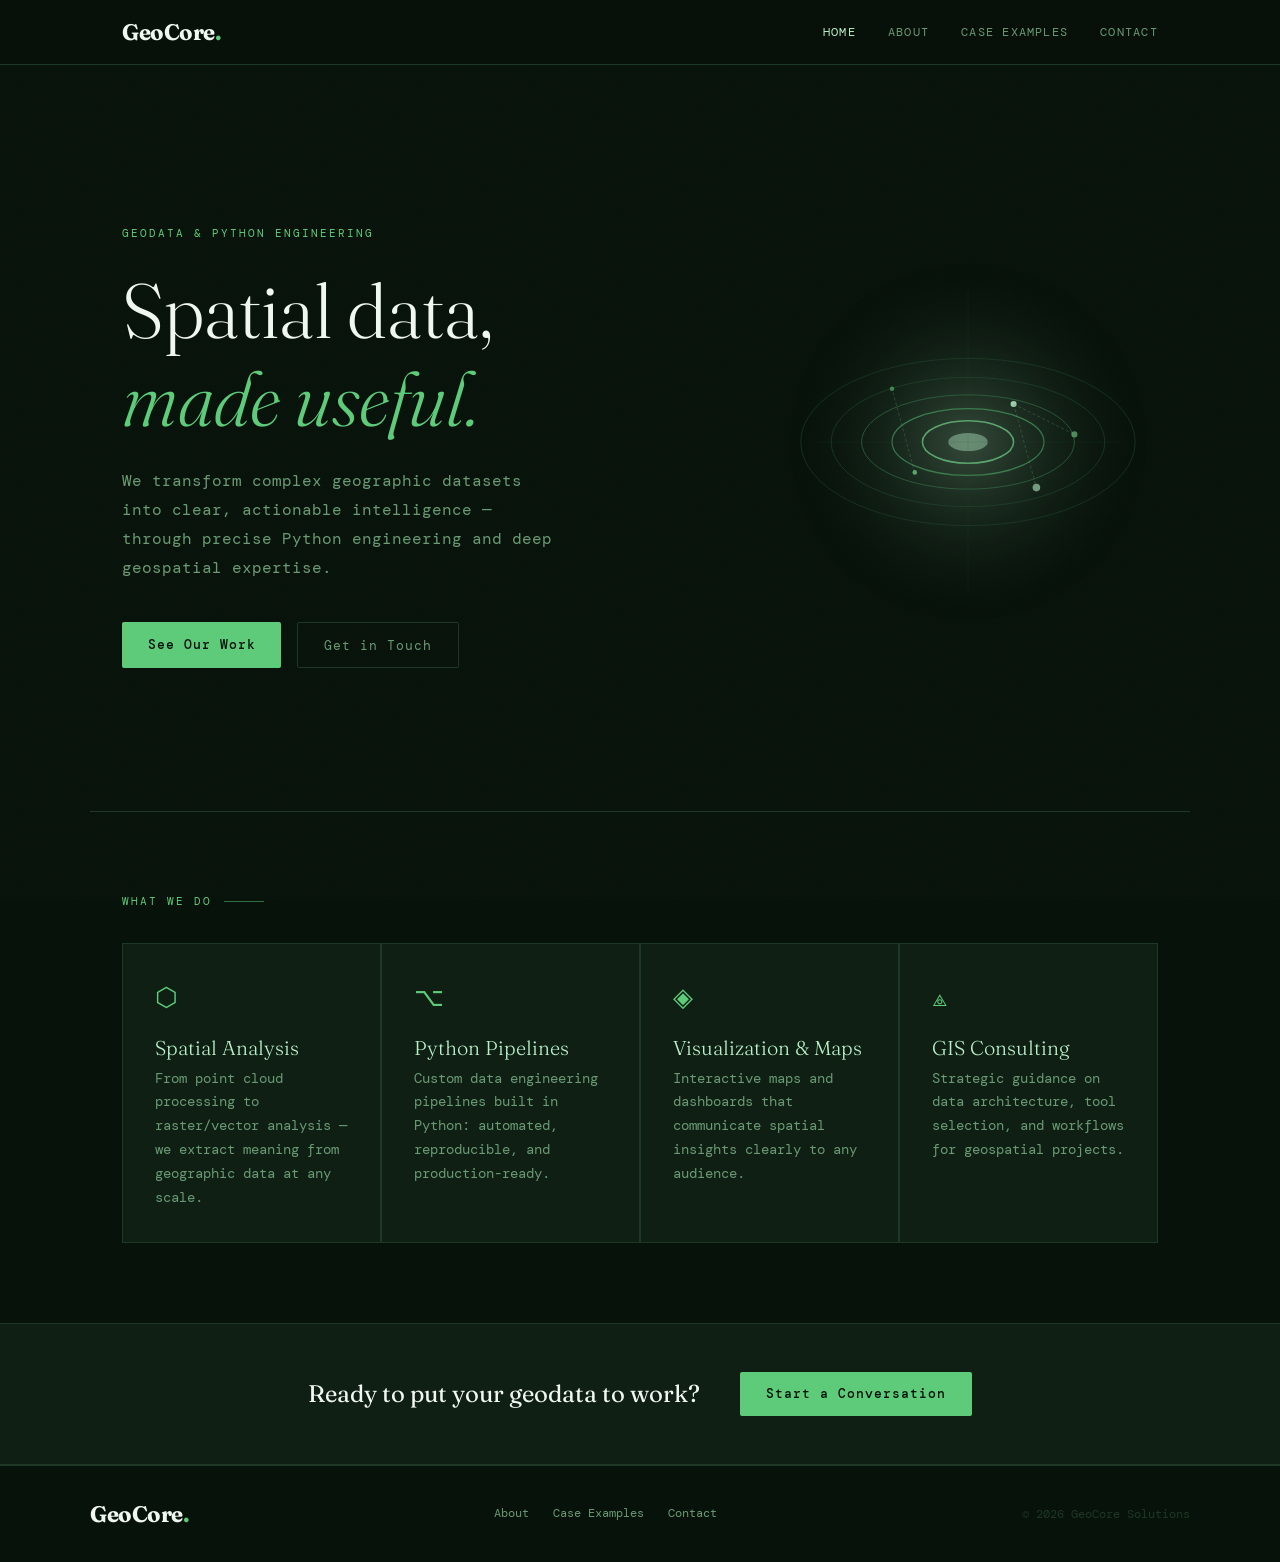
==== index.html @ a5994052 "Add files via upload" ====
<!DOCTYPE html>
<html lang="en">
<head>
  <meta charset="UTF-8" />
  <meta name="viewport" content="width=device-width, initial-scale=1.0"/>
  <title>GeoCore Solutions — Spatial Intelligence & Python Engineering</title>
  <link rel="preconnect" href="https://fonts.googleapis.com">
  <link href="https://fonts.googleapis.com/css2?family=DM+Mono:wght@400;500&family=Fraunces:ital,opsz,wght@0,9..144,300;0,9..144,700;1,9..144,300&display=swap" rel="stylesheet">
  <link rel="stylesheet" href="style.css" />
</head>
<body>

  <header>
    <nav class="navbar">
      <a href="index.html" class="logo">GeoCore<span>.</span></a>
      <ul class="nav-links">
        <li><a href="index.html" class="active">Home</a></li>
        <li><a href="about.html">About</a></li>
        <li><a href="cases.html">Case Examples</a></li>
        <li><a href="contact.html">Contact</a></li>
      </ul>
    </nav>
  </header>

  <main>

    <section class="hero">
      <div class="hero-grid">
        <div class="hero-label">Geodata & Python Engineering</div>
        <h1 class="hero-title">Spatial data,<br><em>made useful.</em></h1>
        <p class="hero-sub">We transform complex geographic datasets into clear, actionable intelligence — through precise Python engineering and deep geospatial expertise.</p>
        <div class="hero-cta">
          <a href="cases.html" class="btn-primary">See Our Work</a>
          <a href="contact.html" class="btn-ghost">Get in Touch</a>
        </div>
      </div>
      <div class="hero-visual" aria-hidden="true">
        <svg viewBox="0 0 500 500" xmlns="http://www.w3.org/2000/svg">
          <defs>
            <radialGradient id="glow" cx="50%" cy="50%" r="50%">
              <stop offset="0%" stop-color="#b8f0c8" stop-opacity="0.3"/>
              <stop offset="100%" stop-color="#0a1a10" stop-opacity="0"/>
            </radialGradient>
          </defs>
          <circle cx="250" cy="250" r="240" fill="url(#glow)"/>
          <!-- Contour lines -->
          <ellipse cx="250" cy="250" rx="220" ry="110" fill="none" stroke="#2a5c3a" stroke-width="1" opacity="0.6"/>
          <ellipse cx="250" cy="250" rx="180" ry="85" fill="none" stroke="#2a5c3a" stroke-width="1" opacity="0.7"/>
          <ellipse cx="250" cy="250" rx="140" ry="62" fill="none" stroke="#3a7a4e" stroke-width="1.2" opacity="0.8"/>
          <ellipse cx="250" cy="250" rx="100" ry="44" fill="none" stroke="#4a9a62" stroke-width="1.5" opacity="0.9"/>
          <ellipse cx="250" cy="250" rx="60" ry="28" fill="none" stroke="#6abf80" stroke-width="2"/>
          <ellipse cx="250" cy="250" rx="26" ry="12" fill="#b8f0c8" opacity="0.5"/>
          <!-- Grid overlay -->
          <line x1="50" y1="250" x2="450" y2="250" stroke="#2a5c3a" stroke-width="0.5" opacity="0.4"/>
          <line x1="250" y1="50" x2="250" y2="450" stroke="#2a5c3a" stroke-width="0.5" opacity="0.4"/>
          <!-- Data points -->
          <circle cx="310" cy="200" r="4" fill="#b8f0c8"/>
          <circle cx="180" cy="290" r="3" fill="#6abf80"/>
          <circle cx="340" cy="310" r="5" fill="#b8f0c8" opacity="0.7"/>
          <circle cx="150" cy="180" r="3" fill="#4a9a62"/>
          <circle cx="390" cy="240" r="4" fill="#6abf80" opacity="0.8"/>
          <!-- Connection lines -->
          <line x1="310" y1="200" x2="340" y2="310" stroke="#6abf80" stroke-width="0.8" opacity="0.5" stroke-dasharray="4,3"/>
          <line x1="310" y1="200" x2="390" y2="240" stroke="#6abf80" stroke-width="0.8" opacity="0.5" stroke-dasharray="4,3"/>
          <line x1="180" y1="290" x2="150" y2="180" stroke="#6abf80" stroke-width="0.8" opacity="0.5" stroke-dasharray="4,3"/>
        </svg>
      </div>
    </section>

    <section class="services">
      <div class="section-label">What We Do</div>
      <div class="services-grid">
        <div class="service-card">
          <div class="service-icon">⬡</div>
          <h3>Spatial Analysis</h3>
          <p>From point cloud processing to raster/vector analysis — we extract meaning from geographic data at any scale.</p>
        </div>
        <div class="service-card">
          <div class="service-icon">⌥</div>
          <h3>Python Pipelines</h3>
          <p>Custom data engineering pipelines built in Python: automated, reproducible, and production-ready.</p>
        </div>
        <div class="service-card">
          <div class="service-icon">◈</div>
          <h3>Visualization & Maps</h3>
          <p>Interactive maps and dashboards that communicate spatial insights clearly to any audience.</p>
        </div>
        <div class="service-card">
          <div class="service-icon">⟁</div>
          <h3>GIS Consulting</h3>
          <p>Strategic guidance on data architecture, tool selection, and workflows for geospatial projects.</p>
        </div>
      </div>
    </section>

    <section class="cta-strip">
      <p>Ready to put your geodata to work?</p>
      <a href="contact.html" class="btn-primary">Start a Conversation</a>
    </section>

  </main>

  <footer>
    <div class="footer-inner">
      <span class="logo">GeoCore<span>.</span></span>
      <nav class="footer-nav">
        <a href="about.html">About</a>
        <a href="cases.html">Case Examples</a>
        <a href="contact.html">Contact</a>
      </nav>
      <span class="footer-copy">© 2026 GeoCore Solutions</span>
    </div>
  </footer>

</body>
</html>
---- style.css ----
/* ─── Reset & Base ─────────────────────────────────── */
*, *::before, *::after { box-sizing: border-box; margin: 0; padding: 0; }

:root {
  --bg:        #07120a;
  --surface:   #0f1f14;
  --border:    #1e3826;
  --text:      #d6edd9;
  --muted:     #6a9a74;
  --accent:    #b8f0c8;
  --accent2:   #5dcb7a;
  --white:     #f0f7f1;

  --font-display: 'Fraunces', Georgia, serif;
  --font-mono:    'DM Mono', 'Courier New', monospace;

  --max-w: 1100px;
  --nav-h: 64px;
}

html { scroll-behavior: smooth; }

body {
  background: var(--bg);
  color: var(--text);
  font-family: var(--font-mono);
  font-size: 15px;
  line-height: 1.7;
  min-height: 100vh;
  display: flex;
  flex-direction: column;
}

/* ─── Noise texture overlay ────────────────────────── */
body::before {
  content: '';
  position: fixed;
  inset: 0;
  background-image: url("data:image/svg+xml,%3Csvg xmlns='http://www.w3.org/2000/svg' width='200' height='200'%3E%3Cfilter id='n'%3E%3CfeTurbulence type='fractalNoise' baseFrequency='0.75' numOctaves='4' stitchTiles='stitch'/%3E%3C/filter%3E%3Crect width='200' height='200' filter='url(%23n)' opacity='0.04'/%3E%3C/svg%3E");
  pointer-events: none;
  z-index: 0;
  opacity: 0.6;
}

main { flex: 1; position: relative; z-index: 1; }

/* ─── Typography ───────────────────────────────────── */
h1, h2, h3 { font-family: var(--font-display); font-weight: 300; line-height: 1.15; }
h1 { font-size: clamp(2.6rem, 6vw, 4.8rem); color: var(--white); }
h2 { font-size: clamp(1.8rem, 3.5vw, 2.8rem); color: var(--white); }
h3 { font-size: 1.25rem; color: var(--accent); margin-bottom: 0.5rem; }
em { font-style: italic; color: var(--accent2); }
p  { color: var(--muted); max-width: 60ch; }
a  { color: var(--accent2); text-decoration: none; transition: color 0.2s; }
a:hover { color: var(--accent); }

/* ─── Section label ────────────────────────────────── */
.section-label {
  font-size: 0.7rem;
  letter-spacing: 0.18em;
  text-transform: uppercase;
  color: var(--accent2);
  margin-bottom: 2rem;
  display: flex;
  align-items: center;
  gap: 0.75rem;
}
.section-label::after {
  content: '';
  display: block;
  width: 40px;
  height: 1px;
  background: var(--accent2);
  opacity: 0.5;
}

/* ─── Navbar ───────────────────────────────────────── */
header {
  position: sticky;
  top: 0;
  z-index: 100;
  border-bottom: 1px solid var(--border);
  background: rgba(7, 18, 10, 0.88);
  backdrop-filter: blur(12px);
  -webkit-backdrop-filter: blur(12px);
}

.navbar {
  max-width: var(--max-w);
  margin: 0 auto;
  padding: 0 2rem;
  height: var(--nav-h);
  display: flex;
  align-items: center;
  justify-content: space-between;
}

.logo {
  font-family: var(--font-display);
  font-size: 1.4rem;
  font-weight: 700;
  color: var(--white);
  letter-spacing: -0.02em;
}
.logo span { color: var(--accent2); }

.nav-links {
  list-style: none;
  display: flex;
  gap: 2rem;
}
.nav-links a {
  font-size: 0.78rem;
  letter-spacing: 0.1em;
  text-transform: uppercase;
  color: var(--muted);
  transition: color 0.2s;
}
.nav-links a:hover,
.nav-links a.active { color: var(--accent); }

/* ─── Buttons ──────────────────────────────────────── */
.btn-primary {
  display: inline-block;
  padding: 0.7rem 1.6rem;
  background: var(--accent2);
  color: #07120a;
  font-family: var(--font-mono);
  font-size: 0.8rem;
  letter-spacing: 0.08em;
  font-weight: 500;
  border-radius: 2px;
  transition: background 0.2s, transform 0.15s;
}
.btn-primary:hover { background: var(--accent); color: #07120a; transform: translateY(-1px); }

.btn-ghost {
  display: inline-block;
  padding: 0.7rem 1.6rem;
  border: 1px solid var(--border);
  color: var(--muted);
  font-family: var(--font-mono);
  font-size: 0.8rem;
  letter-spacing: 0.08em;
  border-radius: 2px;
  transition: border-color 0.2s, color 0.2s;
}
.btn-ghost:hover { border-color: var(--accent2); color: var(--accent); }

/* ─── Hero ─────────────────────────────────────────── */
.hero {
  max-width: var(--max-w);
  margin: 0 auto;
  padding: 5rem 2rem 4rem;
  display: grid;
  grid-template-columns: 1fr 380px;
  gap: 3rem;
  align-items: center;
  min-height: calc(90vh - var(--nav-h));
}

.hero-label {
  font-size: 0.7rem;
  letter-spacing: 0.18em;
  text-transform: uppercase;
  color: var(--accent2);
  margin-bottom: 1.5rem;
}

.hero-title { margin-bottom: 1.5rem; }

.hero-sub {
  font-size: 1rem;
  line-height: 1.8;
  margin-bottom: 2.5rem;
  max-width: 44ch;
}

.hero-cta { display: flex; gap: 1rem; flex-wrap: wrap; }

.hero-visual {
  animation: float 6s ease-in-out infinite;
  opacity: 0.85;
}
.hero-visual svg { width: 100%; height: auto; }

@keyframes float {
  0%, 100% { transform: translateY(0); }
  50%       { transform: translateY(-12px); }
}

/* ─── Services ─────────────────────────────────────── */
.services {
  max-width: var(--max-w);
  margin: 0 auto;
  padding: 5rem 2rem;
  border-top: 1px solid var(--border);
}

.services-grid {
  display: grid;
  grid-template-columns: repeat(auto-fit, minmax(220px, 1fr));
  gap: 1.5px;
  background: var(--border);
  border: 1px solid var(--border);
}

.service-card {
  background: var(--surface);
  padding: 2rem;
  transition: background 0.2s;
}
.service-card:hover { background: #122019; }

.service-icon {
  font-size: 1.6rem;
  color: var(--accent2);
  margin-bottom: 1rem;
  display: block;
}

.service-card p { font-size: 0.88rem; color: var(--muted); max-width: none; }

/* ─── CTA Strip ────────────────────────────────────── */
.cta-strip {
  border-top: 1px solid var(--border);
  border-bottom: 1px solid var(--border);
  background: var(--surface);
  padding: 3rem 2rem;
  display: flex;
  align-items: center;
  justify-content: center;
  gap: 2.5rem;
  flex-wrap: wrap;
}

.cta-strip p {
  font-family: var(--font-display);
  font-size: 1.5rem;
  color: var(--white);
  max-width: none;
}

/* ─── Page Header (inner pages) ────────────────────── */
.page-header {
  max-width: var(--max-w);
  margin: 0 auto;
  padding: 4rem 2rem 2rem;
  border-bottom: 1px solid var(--border);
}
.page-header h1 { font-size: clamp(2rem, 5vw, 3.5rem); margin-bottom: 1rem; }
.page-header p  { font-size: 1rem; max-width: 52ch; }

/* ─── Page Content ─────────────────────────────────── */
.page-content {
  max-width: var(--max-w);
  margin: 0 auto;
  padding: 4rem 2rem;
}

/* ─── About page ───────────────────────────────────── */
.about-grid {
  display: grid;
  grid-template-columns: 1fr 1fr;
  gap: 4rem;
  align-items: start;
}

.about-grid p { margin-bottom: 1.2rem; }

.skills-list {
  list-style: none;
  display: flex;
  flex-direction: column;
  gap: 0.6rem;
}
.skills-list li {
  font-size: 0.85rem;
  padding: 0.6rem 1rem;
  background: var(--surface);
  border-left: 2px solid var(--accent2);
  color: var(--text);
}

/* ─── Cases page ───────────────────────────────────── */
.cases-grid {
  display: flex;
  flex-direction: column;
  gap: 2px;
  background: var(--border);
  border: 1px solid var(--border);
}

.case-card {
  background: var(--surface);
  padding: 2.5rem;
  display: grid;
  grid-template-columns: 80px 1fr;
  gap: 2rem;
  align-items: start;
  transition: background 0.2s;
}
.case-card:hover { background: #122019; }

.case-number {
  font-family: var(--font-display);
  font-size: 3rem;
  color: var(--border);
  line-height: 1;
  font-weight: 700;
  user-select: none;
}

.case-card h3 { font-size: 1.1rem; margin-bottom: 0.4rem; }
.case-card .tags { display: flex; gap: 0.5rem; flex-wrap: wrap; margin-top: 1rem; }
.tag {
  font-size: 0.68rem;
  letter-spacing: 0.1em;
  text-transform: uppercase;
  padding: 0.2rem 0.6rem;
  border: 1px solid var(--border);
  color: var(--muted);
  border-radius: 2px;
}

/* ─── Contact page ─────────────────────────────────── */
.contact-grid {
  display: grid;
  grid-template-columns: 1fr 1fr;
  gap: 4rem;
  align-items: start;
}

.contact-info p { margin-bottom: 2rem; }
.contact-detail {
  margin-bottom: 1rem;
  display: flex;
  flex-direction: column;
  gap: 0.2rem;
}
.contact-detail .label {
  font-size: 0.68rem;
  letter-spacing: 0.15em;
  text-transform: uppercase;
  color: var(--accent2);
}
.contact-detail .value { color: var(--text); }

.contact-form { display: flex; flex-direction: column; gap: 1.2rem; }

.form-group { display: flex; flex-direction: column; gap: 0.4rem; }
.form-group label {
  font-size: 0.7rem;
  letter-spacing: 0.12em;
  text-transform: uppercase;
  color: var(--muted);
}
.form-group input,
.form-group textarea {
  background: var(--surface);
  border: 1px solid var(--border);
  color: var(--text);
  font-family: var(--font-mono);
  font-size: 0.9rem;
  padding: 0.75rem 1rem;
  border-radius: 2px;
  outline: none;
  transition: border-color 0.2s;
  resize: vertical;
}
.form-group input:focus,
.form-group textarea:focus { border-color: var(--accent2); }
.form-group textarea { min-height: 140px; }

/* ─── Footer ───────────────────────────────────────── */
footer {
  border-top: 1px solid var(--border);
  padding: 1.8rem 2rem;
  position: relative;
  z-index: 1;
}
.footer-inner {
  max-width: var(--max-w);
  margin: 0 auto;
  display: flex;
  align-items: center;
  justify-content: space-between;
  flex-wrap: wrap;
  gap: 1rem;
}
.footer-nav { display: flex; gap: 1.5rem; }
.footer-nav a { font-size: 0.78rem; color: var(--muted); }
.footer-nav a:hover { color: var(--accent); }
.footer-copy { font-size: 0.75rem; color: var(--border); }

/* ─── Animations ───────────────────────────────────── */
@keyframes fadeUp {
  from { opacity: 0; transform: translateY(20px); }
  to   { opacity: 1; transform: translateY(0); }
}

.hero-grid > * {
  animation: fadeUp 0.6s ease both;
}
.hero-label { animation-delay: 0.05s; }
.hero-title  { animation-delay: 0.15s; }
.hero-sub    { animation-delay: 0.25s; }
.hero-cta    { animation-delay: 0.35s; }

/* ─── Responsive ───────────────────────────────────── */
@media (max-width: 768px) {
  .hero {
    grid-template-columns: 1fr;
    padding-top: 3rem;
    min-height: auto;
  }
  .hero-visual { display: none; }
  .about-grid,
  .contact-grid { grid-template-columns: 1fr; gap: 2.5rem; }
  .case-card { grid-template-columns: 1fr; }
  .case-number { font-size: 2rem; }
  .nav-links { gap: 1.2rem; }
}
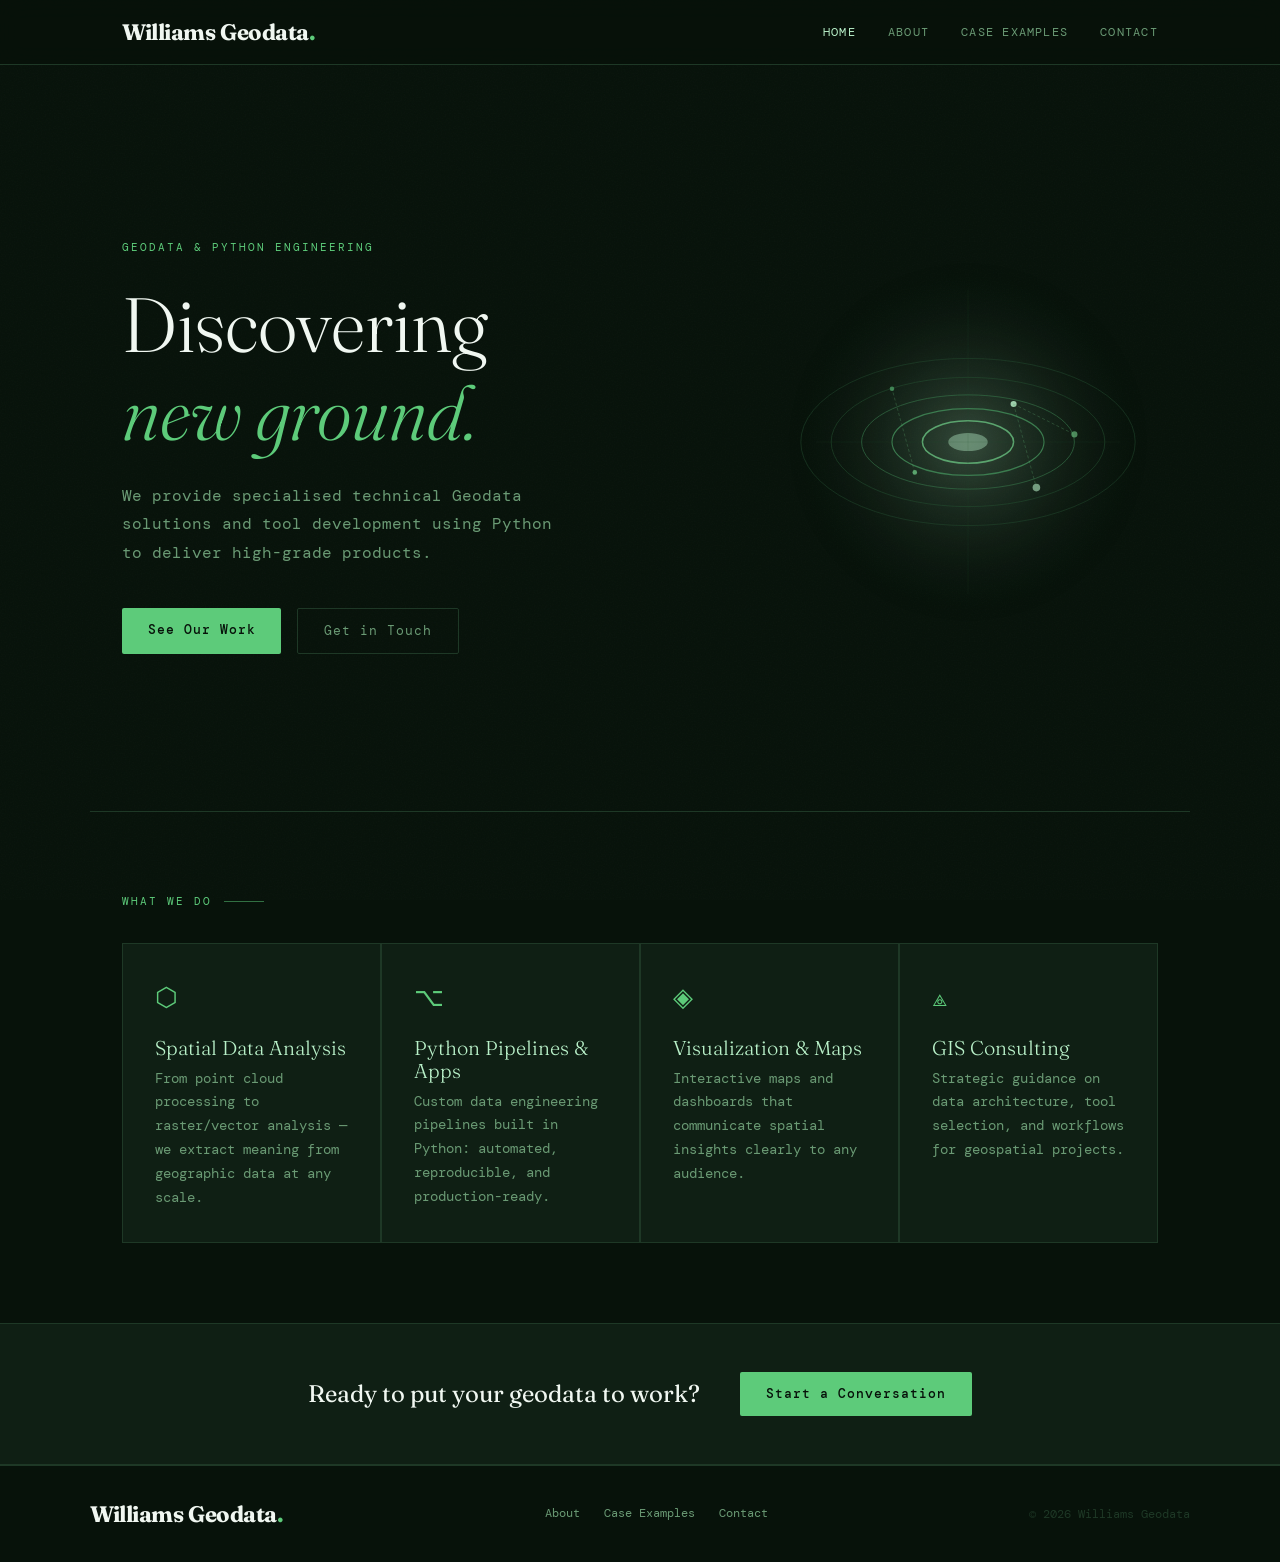
==== commit 4f918685: "Add files via upload" ====
--- a/index.html
+++ b/index.html
@@ -3,7 +3,7 @@
 <head>
   <meta charset="UTF-8" />
   <meta name="viewport" content="width=device-width, initial-scale=1.0"/>
-  <title>GeoCore Solutions — Spatial Intelligence & Python Engineering</title>
+  <title>Williams Geodata — Spatial Intelligence & Python Engineering</title>
   <link rel="preconnect" href="https://fonts.googleapis.com">
   <link href="https://fonts.googleapis.com/css2?family=DM+Mono:wght@400;500&family=Fraunces:ital,opsz,wght@0,9..144,300;0,9..144,700;1,9..144,300&display=swap" rel="stylesheet">
   <link rel="stylesheet" href="style.css" />
@@ -12,7 +12,7 @@
 
   <header>
     <nav class="navbar">
-      <a href="index.html" class="logo">GeoCore<span>.</span></a>
+      <a href="index.html" class="logo">Williams Geodata<span>.</span></a>
       <ul class="nav-links">
         <li><a href="index.html" class="active">Home</a></li>
         <li><a href="about.html">About</a></li>
@@ -27,8 +27,8 @@
     <section class="hero">
       <div class="hero-grid">
         <div class="hero-label">Geodata & Python Engineering</div>
-        <h1 class="hero-title">Spatial data,<br><em>made useful.</em></h1>
-        <p class="hero-sub">We transform complex geographic datasets into clear, actionable intelligence — through precise Python engineering and deep geospatial expertise.</p>
+        <h1 class="hero-title">Discovering<br><em>new ground.</em></h1>
+        <p class="hero-sub">We provide specialised technical Geodata solutions and tool development using Python to deliver high-grade products.</p>
         <div class="hero-cta">
           <a href="cases.html" class="btn-primary">See Our Work</a>
           <a href="contact.html" class="btn-ghost">Get in Touch</a>
@@ -72,12 +72,12 @@
       <div class="services-grid">
         <div class="service-card">
           <div class="service-icon">⬡</div>
-          <h3>Spatial Analysis</h3>
+          <h3>Spatial Data Analysis</h3>
           <p>From point cloud processing to raster/vector analysis — we extract meaning from geographic data at any scale.</p>
         </div>
         <div class="service-card">
           <div class="service-icon">⌥</div>
-          <h3>Python Pipelines</h3>
+          <h3>Python Pipelines & Apps</h3>
           <p>Custom data engineering pipelines built in Python: automated, reproducible, and production-ready.</p>
         </div>
         <div class="service-card">
@@ -102,13 +102,13 @@
 
   <footer>
     <div class="footer-inner">
-      <span class="logo">GeoCore<span>.</span></span>
+      <span class="logo">Williams Geodata<span>.</span></span>
       <nav class="footer-nav">
         <a href="about.html">About</a>
         <a href="cases.html">Case Examples</a>
         <a href="contact.html">Contact</a>
       </nav>
-      <span class="footer-copy">© 2026 GeoCore Solutions</span>
+      <span class="footer-copy">© 2026 Williams Geodata</span>
     </div>
   </footer>
 
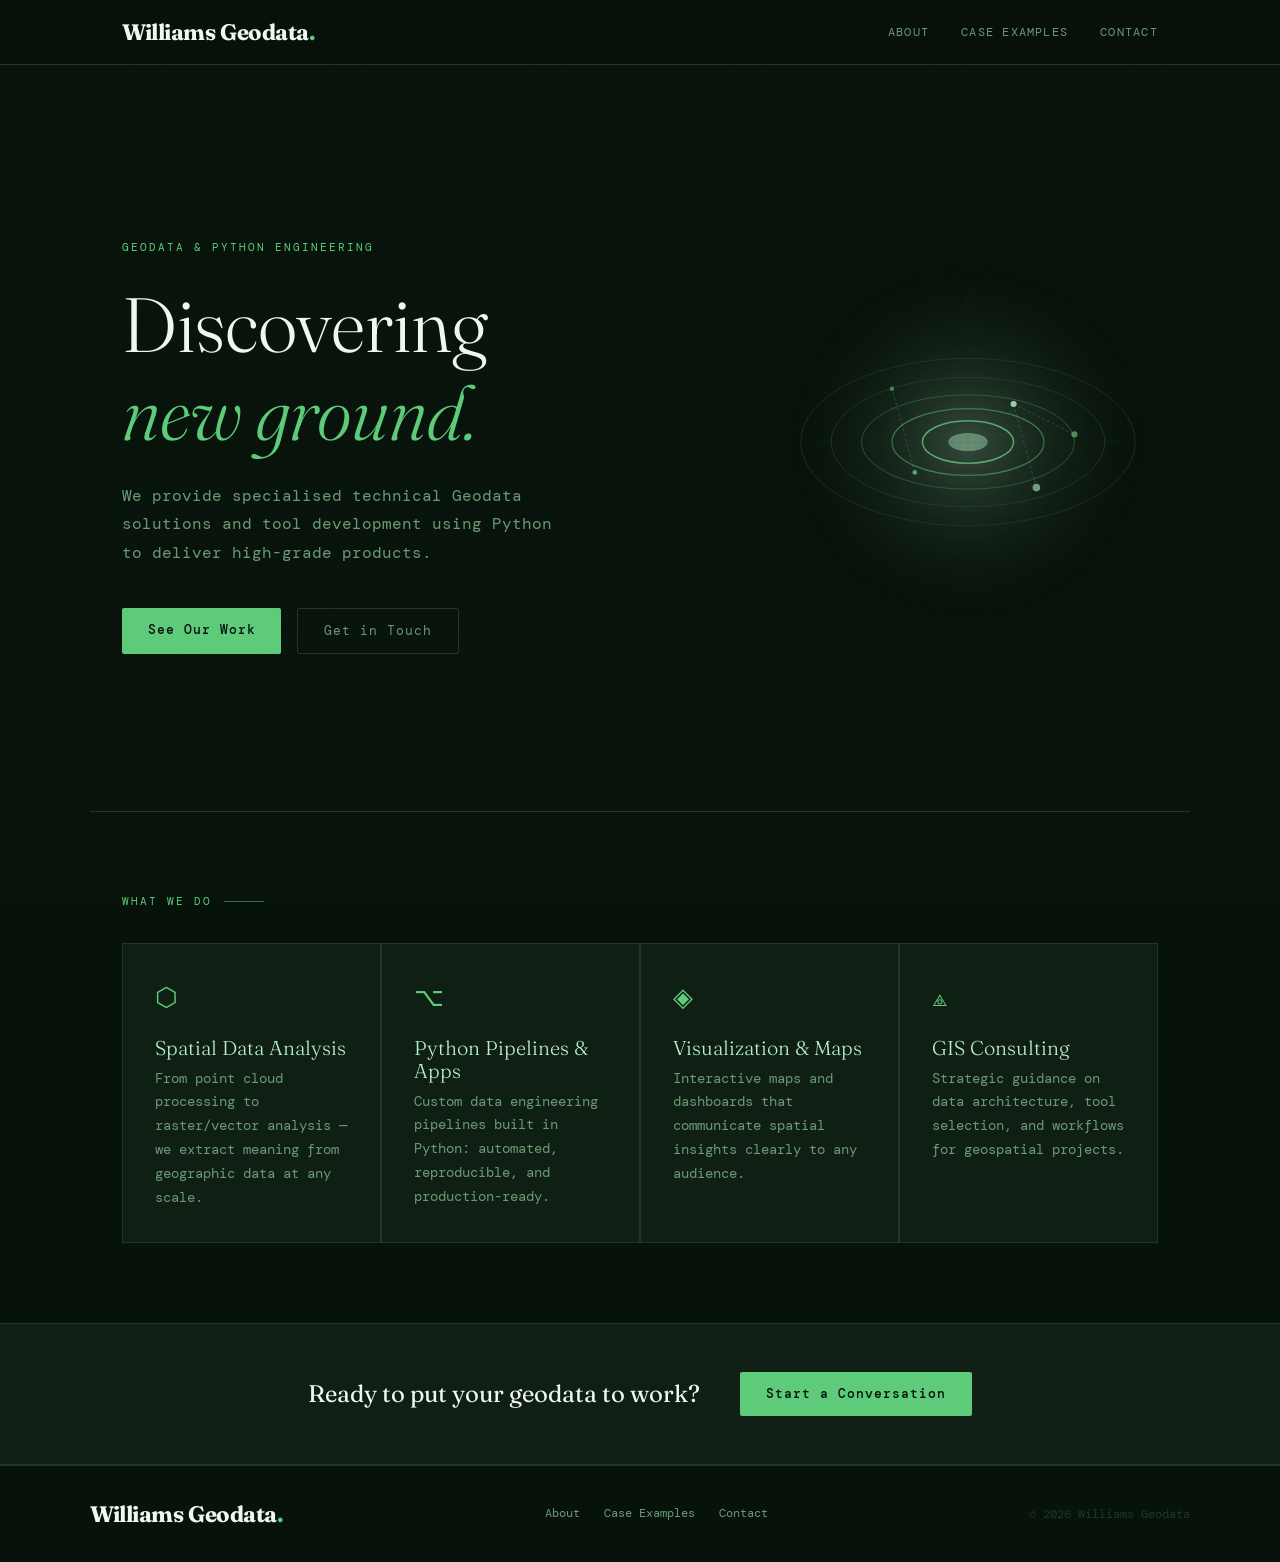
==== commit fdca9358: "Update index.html" ====
--- a/index.html
+++ b/index.html
@@ -14,7 +14,7 @@
     <nav class="navbar">
       <a href="index.html" class="logo">Williams Geodata<span>.</span></a>
       <ul class="nav-links">
-        <li><a href="index.html" class="active">Home</a></li>
+        
         <li><a href="about.html">About</a></li>
         <li><a href="cases.html">Case Examples</a></li>
         <li><a href="contact.html">Contact</a></li>
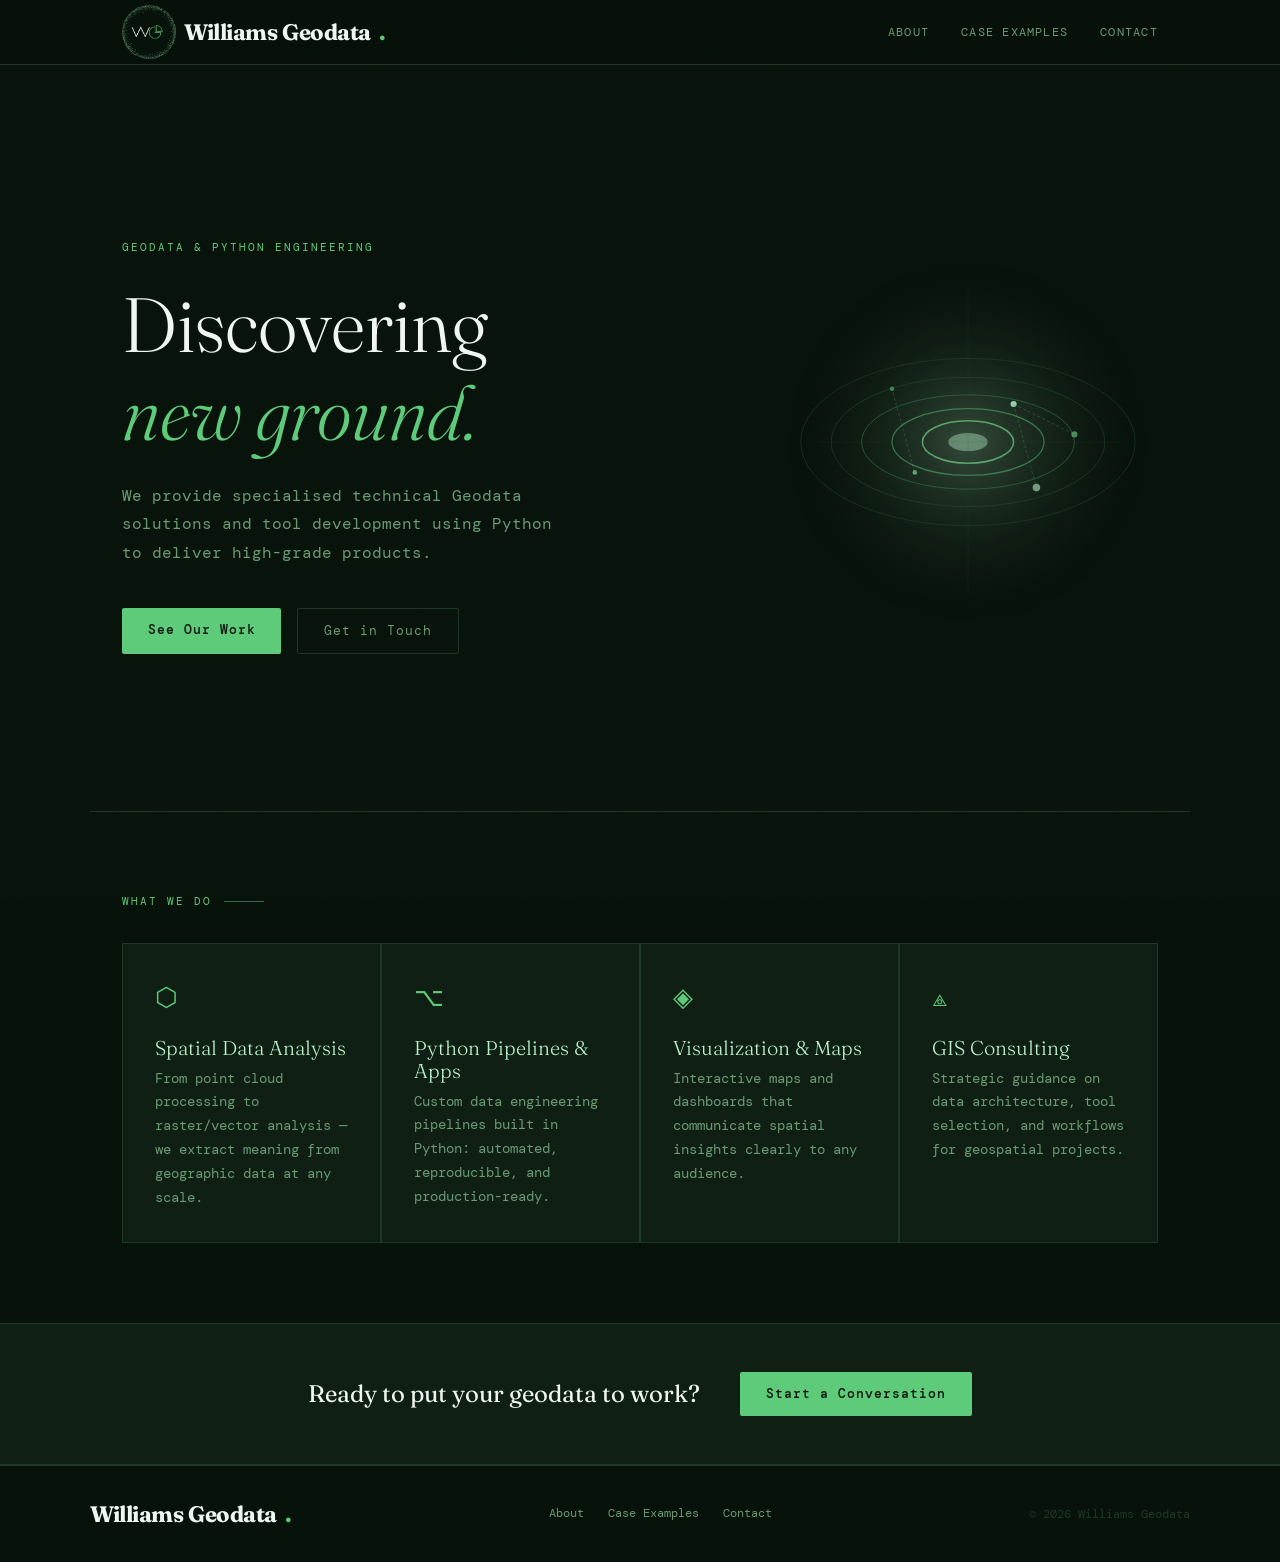
==== commit 4be1b0ed: "Add files via upload" ====
--- a/index.html
+++ b/index.html
@@ -12,9 +12,10 @@
 
   <header>
     <nav class="navbar">
-      <a href="index.html" class="logo">Williams Geodata<span>.</span></a>
+      <a href="index.html" class="logo">
+        <img src="logo.png" alt="Williams Geodata logo">Williams Geodata<span>.</span>
+      </a>
       <ul class="nav-links">
-        
         <li><a href="about.html">About</a></li>
         <li><a href="cases.html">Case Examples</a></li>
         <li><a href="contact.html">Contact</a></li>
--- a/style.css
+++ b/style.css
@@ -96,13 +96,19 @@
 }
 
 .logo {
+  display: flex;
+  align-items: center;
+  gap: 0.5rem; /* space between image and text */
+  color: var(--white); /* keep your original color */
   font-family: var(--font-display);
   font-size: 1.4rem;
   font-weight: 700;
-  color: var(--white);
   letter-spacing: -0.02em;
 }
 .logo span { color: var(--accent2); }
+.logo img {
+  height: calc(var(--nav-h) - 10px);
+}
 
 .nav-links {
   list-style: none;
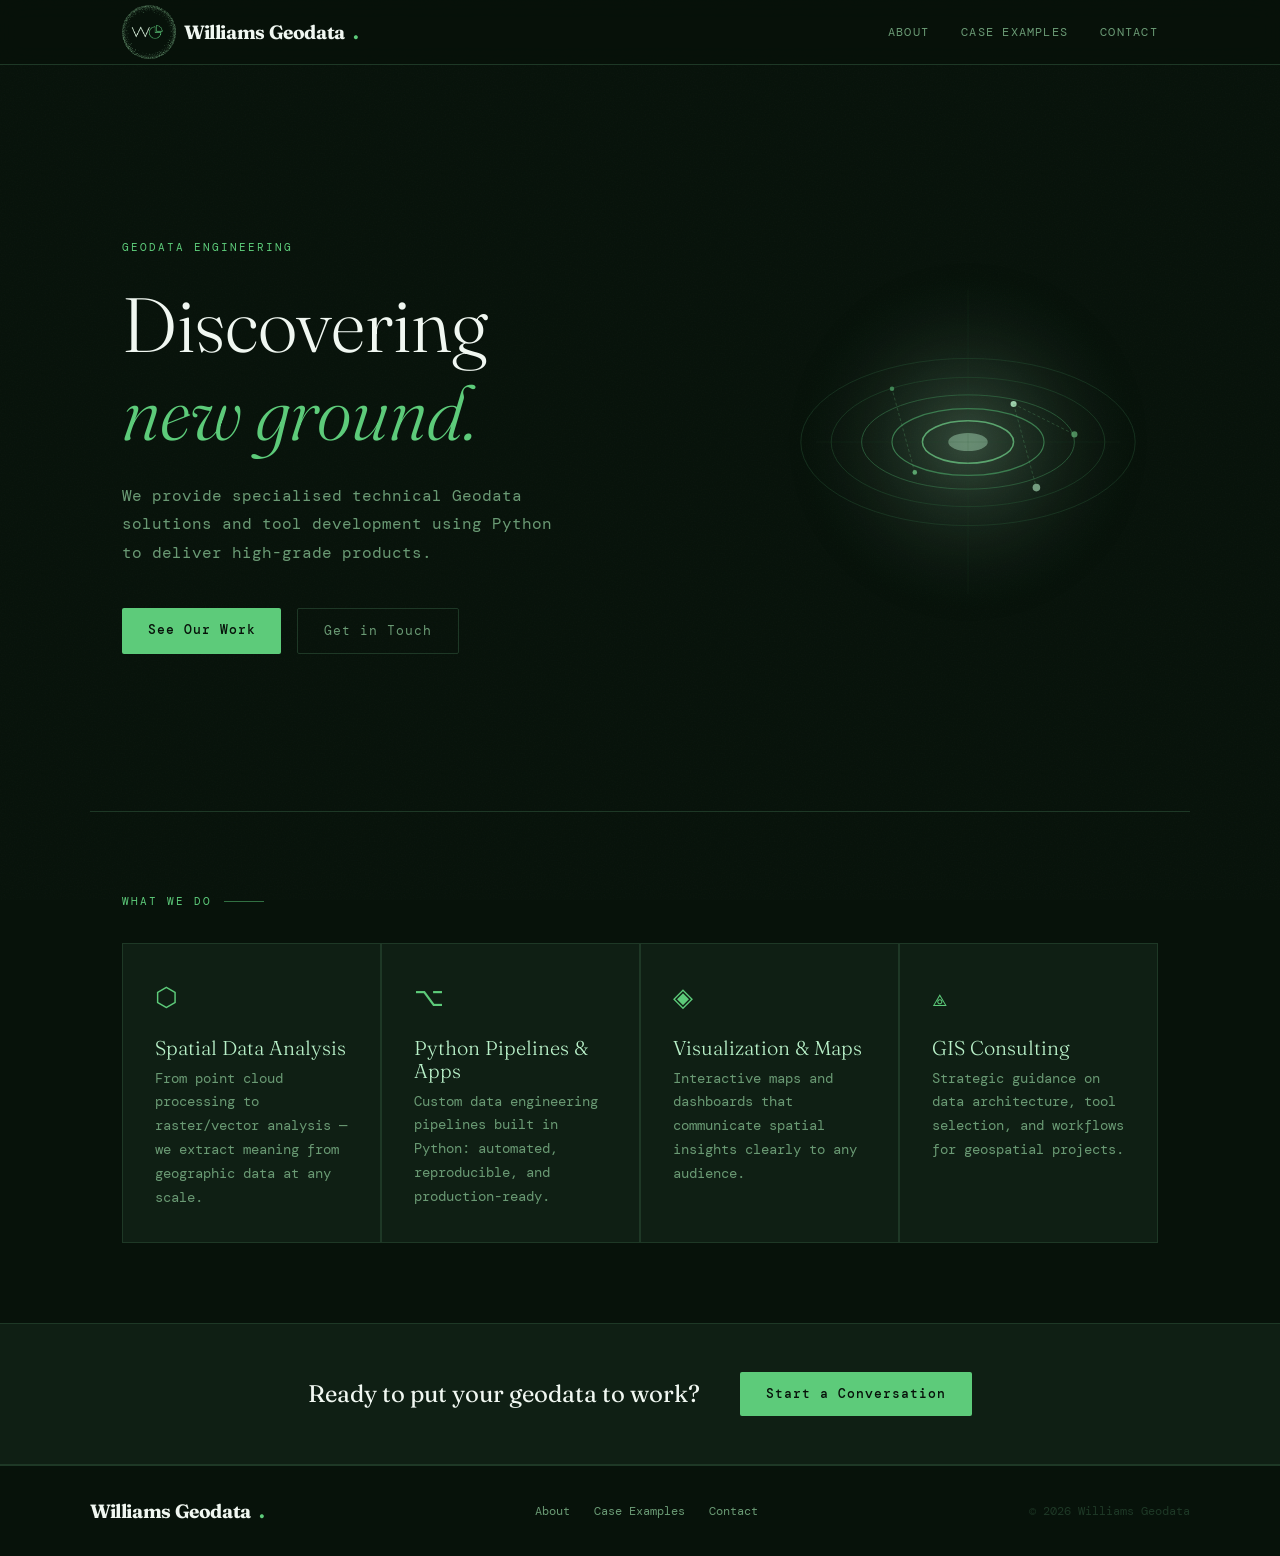
==== commit 0d2f3399: "Update index.html" ====
--- a/index.html
+++ b/index.html
@@ -3,7 +3,7 @@
 <head>
   <meta charset="UTF-8" />
   <meta name="viewport" content="width=device-width, initial-scale=1.0"/>
-  <title>Williams Geodata — Spatial Intelligence & Python Engineering</title>
+  <title>Williams Geodata — Geographic Data Engineering</title>
   <link rel="preconnect" href="https://fonts.googleapis.com">
   <link href="https://fonts.googleapis.com/css2?family=DM+Mono:wght@400;500&family=Fraunces:ital,opsz,wght@0,9..144,300;0,9..144,700;1,9..144,300&display=swap" rel="stylesheet">
   <link rel="stylesheet" href="style.css" />
@@ -27,7 +27,7 @@
 
     <section class="hero">
       <div class="hero-grid">
-        <div class="hero-label">Geodata & Python Engineering</div>
+        <div class="hero-label">Geodata Engineering</div>
         <h1 class="hero-title">Discovering<br><em>new ground.</em></h1>
         <p class="hero-sub">We provide specialised technical Geodata solutions and tool development using Python to deliver high-grade products.</p>
         <div class="hero-cta">
--- a/style.css
+++ b/style.css
@@ -101,14 +101,17 @@
   gap: 0.5rem; /* space between image and text */
   color: var(--white); /* keep your original color */
   font-family: var(--font-display);
-  font-size: 1.4rem;
+  font-size: 1.2rem;
   font-weight: 700;
   letter-spacing: -0.02em;
 }
 .logo span { color: var(--accent2); }
 .logo img {
-  height: calc(var(--nav-h) - 10px);
-}
+  height: clamp(48px, 6vw, calc(var(--nav-h) - 10px));
+  width: auto;
+  display: block;
+}
+
 
 .nav-links {
   list-style: none;
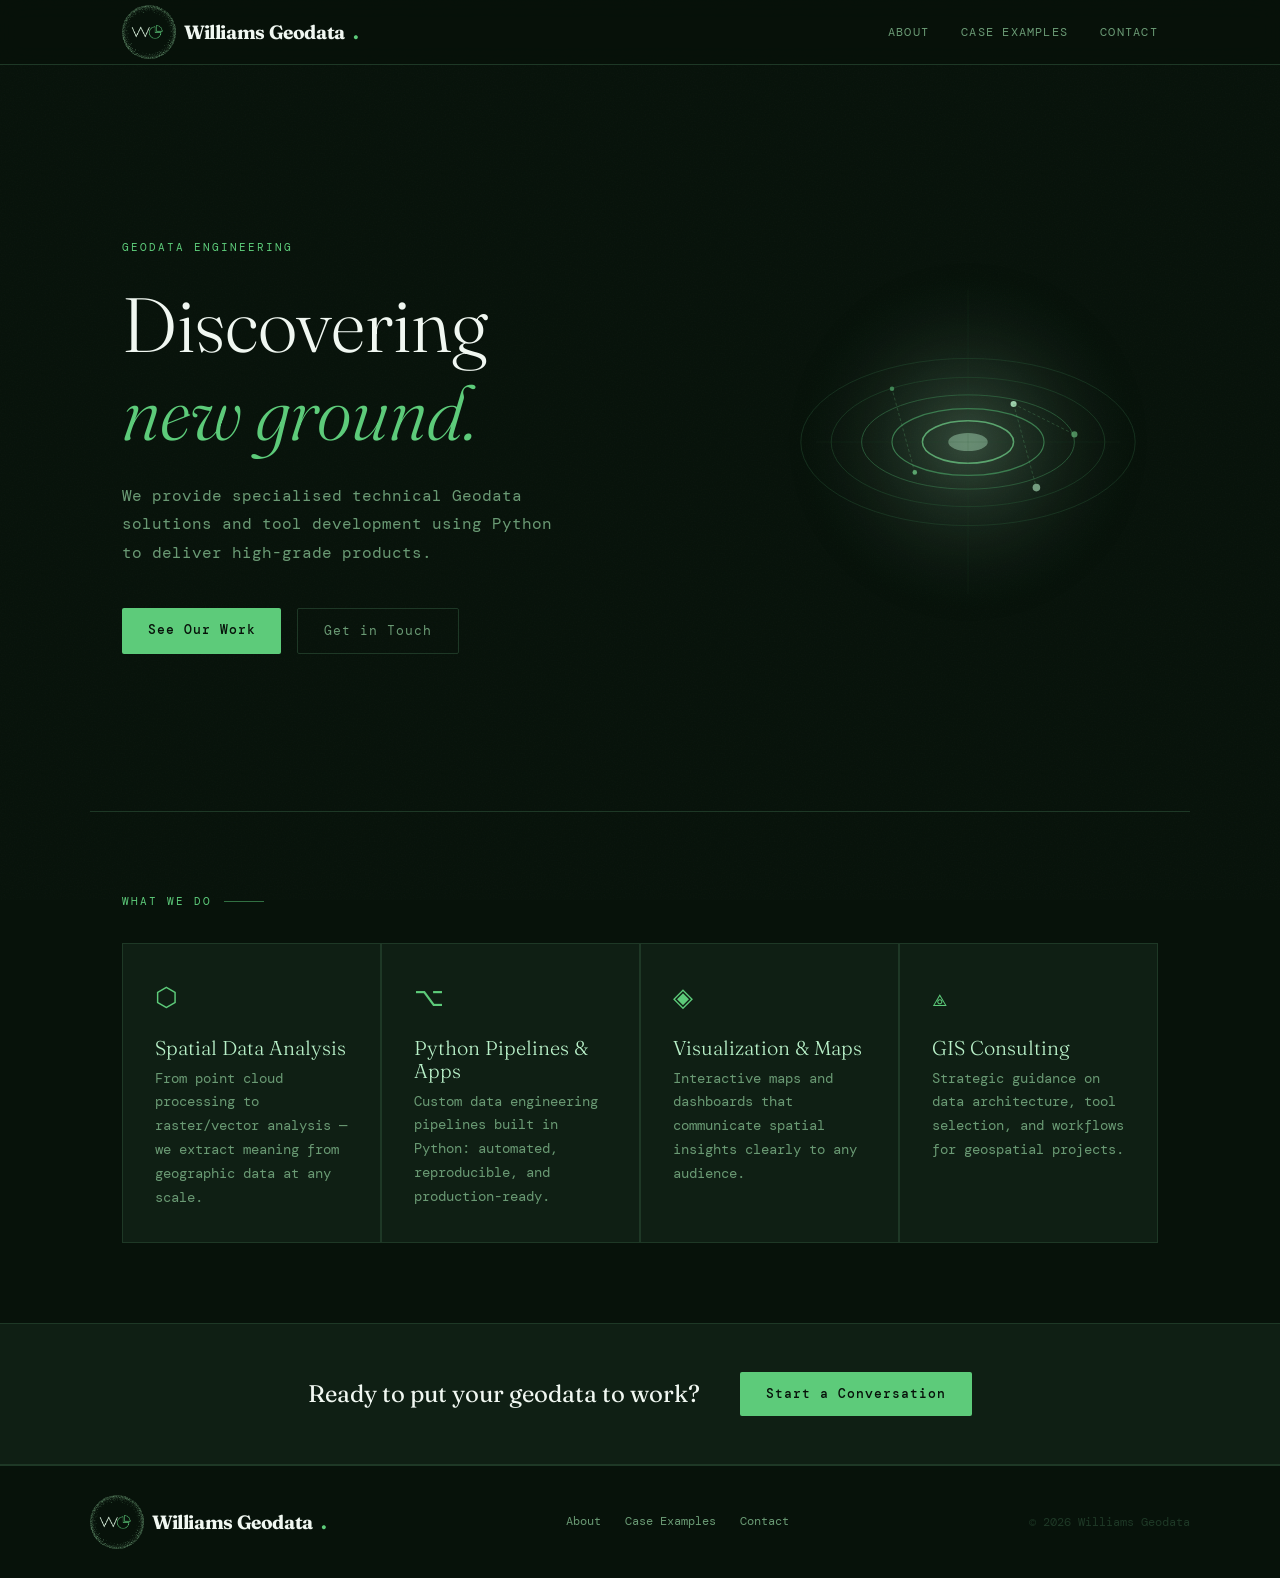
==== commit 3a70168c: "Update index.html" ====
--- a/index.html
+++ b/index.html
@@ -103,7 +103,9 @@
 
   <footer>
     <div class="footer-inner">
-      <span class="logo">Williams Geodata<span>.</span></span>
+      <a href="index.html" class="logo">
+        <img src="logo.png" alt="Williams Geodata logo">Williams Geodata<span>.</span>
+      </a>
       <nav class="footer-nav">
         <a href="about.html">About</a>
         <a href="cases.html">Case Examples</a>
